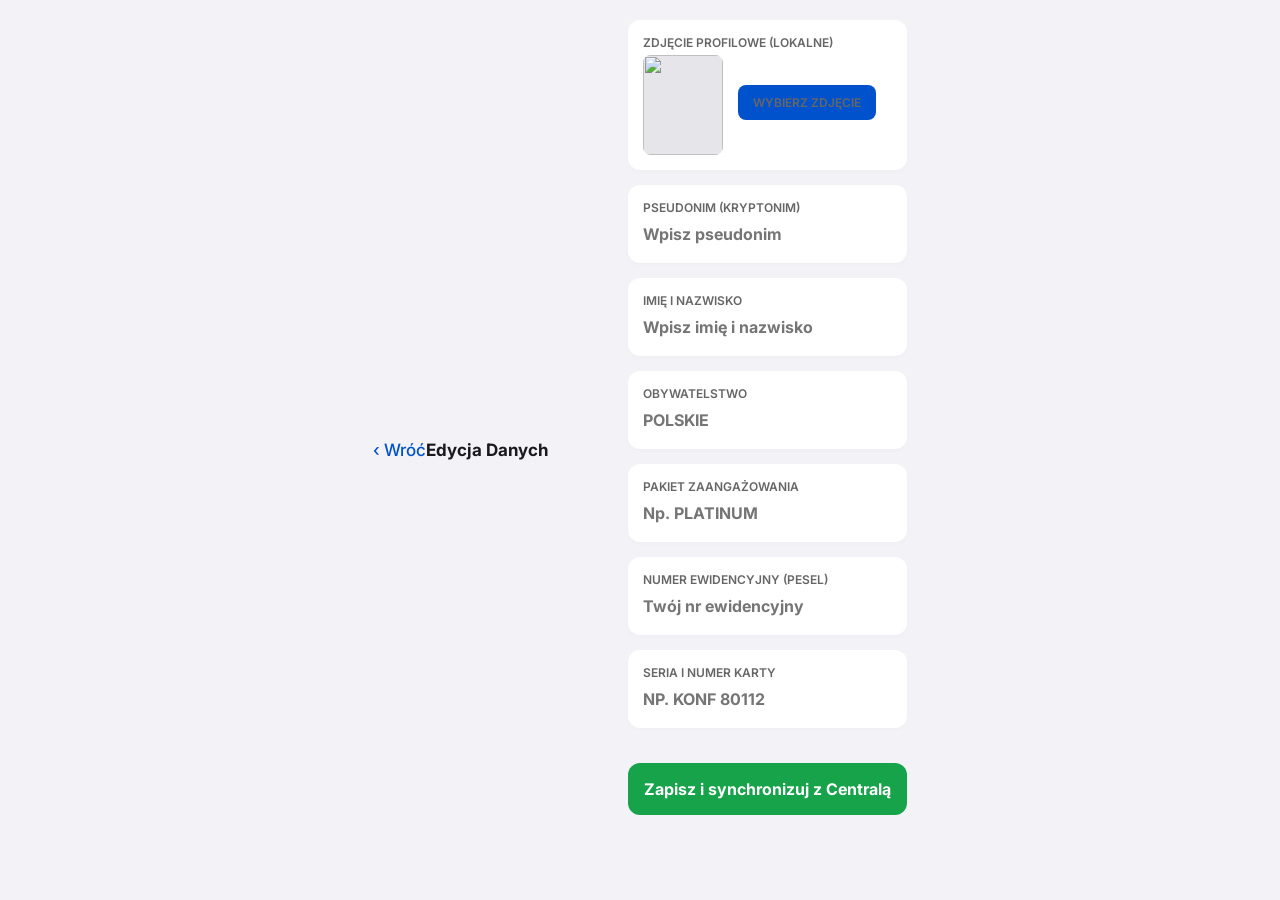
==== edycja.html @ 97b523fe "Add HTML structure for data editing page This file contains the HTML structure for the data editing " ====
<!DOCTYPE html>
<html lang="pl">
<head>
    <script>
        if (localStorage.getItem('dark-mode') === 'enabled') {
            document.documentElement.classList.add('dark-mode');
            document.body.classList.add('dark-mode');
        }
    </script>
    <meta charset="UTF-8">
    <meta name="viewport" content="width=device-width, initial-scale=1.0, user-scalable=no">
    <title>Edycja Danych - KonfObywatel</title>
    <link rel="stylesheet" href="style.css">
    <!-- Firebase SDK -->
    <script src="https://www.gstatic.com/firebasejs/9.22.2/firebase-app-compat.js"></script>
    <script src="https://www.gstatic.com/firebasejs/9.22.2/firebase-auth-compat.js"></script>
    <script src="https://www.gstatic.com/firebasejs/9.22.2/firebase-database-compat.js"></script>
    <style>
        @import url('https://fonts.googleapis.com/css2?family=Inter:wght@400;500;600;700;800&display=swap');
        * { box-sizing: border-box; margin: 0; padding: 0; font-family: 'Inter', sans-serif; }
        body { background-color: #f2f2f7; color: #1a1a1c; }
        header { display: flex; align-items: center; padding: 20px; background: #f2f2f7; position: sticky; top: 0; z-index: 10; }
        .back-btn { color: #0052cc; text-decoration: none; font-size: 17px; font-weight: 500; }
        .header-title { flex: 1; text-align: center; font-size: 17px; font-weight: 700; margin-right: 40px; }
        main { padding: 20px; }
        .form-group { background: #fff; border-radius: 12px; padding: 15px; margin-bottom: 15px; box-shadow: 0 2px 5px rgba(0,0,0,0.02); }
        .form-group label { display: block; font-size: 12px; color: #666; margin-bottom: 5px; font-weight: 600; text-transform: uppercase; }
        .form-group input { width: 100%; border: none; font-size: 16px; font-weight: 700; outline: none; background: transparent; color: #1a1a1c; }
        
        .photo-upload { display: flex; align-items: center; gap: 15px; }
        .photo-preview { width: 80px; height: 100px; background: #e5e5ea; border-radius: 8px; object-fit: cover; }
        .upload-btn { background: #0052cc; color: white; padding: 10px 15px; border-radius: 8px; font-size: 14px; font-weight: 600; cursor: pointer; display: inline-block; }
        
        .save-btn { width: 100%; background: #16a34a; color: white; border: none; padding: 16px; border-radius: 12px; font-size: 16px; font-weight: 700; margin-top: 20px; cursor: pointer; }
    </style>
</head>
<body>

    <header>
        <a href="wiecej.html" class="back-btn">‹ Wróć</a>
        <div class="header-title">Edycja Danych</div>
    </header>

    <main>
        <div class="form-group">
            <label>Zdjęcie profilowe (lokalne)</label>
            <div class="photo-upload">
                <img id="edit-photo-preview" class="photo-preview" src="">
                <label class="upload-btn">
                    Wybierz zdjęcie
                    <input type="file" id="edit-photo-input" hidden accept="image/*">
                </label>
            </div>
        </div>

        <div class="form-group">
            <label>Pseudonim (Kryptonim)</label>
            <input type="text" id="inp-pseudo" placeholder="Wpisz pseudonim">
        </div>
        <div class="form-group">
            <label>Imię i nazwisko</label>
            <input type="text" id="inp-imie" placeholder="Wpisz imię i nazwisko">
        </div>
        <div class="form-group">
            <label>Obywatelstwo</label>
            <input type="text" id="inp-obywatelstwo" placeholder="POLSKIE">
        </div>
        <div class="form-group">
            <label>Pakiet zaangażowania</label>
            <input type="text" id="inp-pakiet" placeholder="Np. PLATINUM">
        </div>
        <div class="form-group">
            <label>Numer ewidencyjny (PESEL)</label>
            <input type="number" id="inp-pesel" placeholder="Twój nr ewidencyjny">
        </div>
        <div class="form-group">
            <label>Seria i numer karty</label>
            <input type="text" id="inp-seria" placeholder="Np. KONF 80112" style="text-transform: uppercase;">
        </div>

        <button class="save-btn" onclick="zapiszDane()">Zapisz i synchronizuj z Centralą</button>
    </main>

    <script>
        // 1. SKONFIGURUJ FIREBASE!
        const firebaseConfig = {
            apiKey: "TWOJE_API_KEY",
            authDomain: "TWOJA_DOMENA",
            databaseURL: "TWOJ_URL_BAZY",
            projectId: "TWOJ_PROJECT_ID",
            storageBucket: "TWOJ_BUCKET",
            messagingSenderId: "TWOJ_SENDER_ID",
            appId: "TWOJ_APP_ID"
        };
        firebase.initializeApp(firebaseConfig);

        let userUID = null;

        // Autoryzacja i ładowanie danych
        firebase.auth().onAuthStateChanged((user) => {
            if (user) {
                userUID = user.uid;
                ladowanieDanych(userUID);
            } else {
                window.location.href = 'login.html';
            }
        });

        function ladowanieDanych(uid) {
            // Ładowanie zdjęcia z localStorage
            const savedPhoto = localStorage.getItem('profileImage');
            if (savedPhoto) document.getElementById('edit-photo-preview').src = savedPhoto;

            // Ładowanie danych tekstowych z Firebase
            firebase.database().ref('users_data/' + uid).once('value').then((snapshot) => {
                if (snapshot.exists()) {
                    const data = snapshot.val();
                    document.getElementById('inp-pseudo').value = data.pseudonim || "";
                    document.getElementById('inp-imie').value = data.imie_nazwisko || "";
                    document.getElementById('inp-obywatelstwo').value = data.obywatelstwo || "";
                    document.getElementById('inp-pakiet').value = data.pakiet || "";
                    document.getElementById('inp-pesel').value = data.pesel || "";
                    document.getElementById('inp-seria').value = data.seria_numer || "";
                }
            });
        }

        // Obsługa wgrania nowego zdjęcia
        document.getElementById('edit-photo-input').addEventListener('change', function(e) {
            const file = e.target.files[0];
            if (file) {
                const reader = new FileReader();
                reader.onload = function(event) {
                    const base64String = event.target.result;
                    document.getElementById('edit-photo-preview').src = base64String;
                    localStorage.setItem('profileImage', base64String); // Zapis do localStorage
                };
                reader.readAsDataURL(file);
            }
        });

        // Zapis danych do Firebase
        function zapiszDane() {
            if (!userUID) return;

            const userData = {
                pseudonim: document.getElementById('inp-pseudo').value,
                imie_nazwisko: document.getElementById('inp-imie').value,
                obywatelstwo: document.getElementById('inp-obywatelstwo').value,
                pakiet: document.getElementById('inp-pakiet').value,
                pesel: document.getElementById('inp-pesel').value,
                seria_numer: document.getElementById('inp-seria').value.toUpperCase()
            };

            firebase.database().ref('users_data/' + userUID).set(userData).then(() => {
                alert("Dane zostały zsynchronizowane pomyślnie!");
                window.location.href = 'karta.html';
            }).catch((error) => {
                alert("Błąd synchronizacji: " + error.message);
            });
        }
    </script>
</body>
</html>
---- style.css ----
:root {
    --bg-color: #f2f2f7;
    --header-bg: #ffffff;
    --text-main: #1c1c1e;
    --text-blue: #007aff;
    --card-bg: #ffffff;
}

* { box-sizing: border-box; margin: 0; padding: 0; font-family: -apple-system, system-ui, sans-serif; }

body { background-color: #333; display: flex; justify-content: center; min-height: 100vh; }

.app-container {
    width: 100%; max-width: 414px; height: 100vh; background-color: var(--bg-color);
    display: flex; flex-direction: column; overflow: hidden; position: relative;
}

.header {
    background-color: var(--header-bg); padding: 16px; text-align: center;
    font-weight: 600; border-bottom: 1px solid #d1d1d6; display: flex; justify-content: space-between;
}

.back-btn { color: var(--text-blue); text-decoration: none; cursor: pointer; }

.content { padding: 20px; flex-grow: 1; overflow-y: auto; }

.section-title { font-size: 13px; color: #6e6e73; text-transform: uppercase; margin: 20px 0 8px 4px; font-weight: 500; }

/* --- Menu Styl --- */
.menu-list { background: var(--card-bg); border-radius: 12px; overflow: hidden; }
.menu-item {
    display: flex; align-items: center; padding: 16px; border-bottom: 1px solid var(--bg-color);
    text-decoration: none; color: var(--text-main); transition: 0.2s; background: var(--card-bg);
}
.menu-item:active { background: #f2f2f7; }
.menu-item .icon { font-size: 24px; margin-right: 16px; }

/* --- Karta Konfidenta --- */
.id-card {
    background: linear-gradient(135deg, #e0eaf5 0%, #c1d5e0 100%);
    border-radius: 12px; padding: 15px;
    box-shadow: 0 4px 10px rgba(0,0,0,0.1); margin-bottom: 20px;
    border: 1px solid #a8c0d8; color: #1a1a1a;
}
.id-title {
    text-align: center; font-weight: 900; font-size: 1.1rem;
    margin-bottom: 15px; letter-spacing: 0.5px; text-transform: uppercase;
}
.id-grid { display: grid; grid-template-columns: 1fr 1fr; gap: 15px; }

.photo-box {
    background-color: var(--card-bg); height: 140px; border: 2px dashed #ccc;
    display: flex; justify-content: center; align-items: center;
    color: #999; font-size: 0.8rem; text-align: center;
    overflow: hidden; position: relative; cursor: pointer;
}
.photo-box img {
    position: absolute; top: 0; left: 0; width: 100%; height: 100%;
    object-fit: cover; display: none;
}

.symbols-box { display: flex; flex-direction: column; align-items: center; justify-content: space-around; }
.symbol { font-size: 3rem; }

.field { margin-top: 10px; }
.field-label { font-size: 0.75rem; font-weight: bold; font-style: italic; }
.field-input { 
    background: var(--card-bg); border: none; padding: 5px; width: 100%; 
    font-weight: bold; margin-top: 3px; font-family: inherit; font-size: 14px;
}
.field-value-text { font-weight: bold; font-size: 0.9rem; margin-top: 3px; }

.police-footer {
    text-align: center; font-weight: 900; font-size: 1.8rem;
    letter-spacing: 5px; margin-top: 15px; color: #002244;
}

/* --- Formularz zgłoszenia --- */
.form-group { background: var(--card-bg); border-radius: 12px; padding: 16px; margin-bottom: 16px; }
.form-group label { display: block; font-size: 12px; color: #6e6e73; margin-bottom: 4px; }
.form-group input, .form-group textarea, .form-group select {
    width: 100%; border: none; outline: none; font-size: 16px; padding: 4px 0; font-family: inherit; background: transparent;
}

/* --- Przyciski --- */
.btn-primary {
    display: block; width: 100%; padding: 16px; background: var(--text-blue); color: white;
    border: none; border-radius: 12px; font-size: 17px; font-weight: 600; cursor: pointer; margin-top: 10px;
}

/* --- DARK MODE --- */
body.dark-mode {
    --bg-color: #000000;
    --header-bg: #1c1c1e;
    --text-main: #ffffff;
    --card-bg: #1c1c1e;
}

body.dark-mode .app-container { background-color: var(--bg-color); }
body.dark-mode .header { background-color: var(--header-bg); border-bottom-color: #3a3a3c; color: var(--text-main); }
body.dark-mode .menu-list { background: var(--card-bg); }
body.dark-mode .menu-item { color: var(--text-main); border-bottom-color: #3a3a3c; }
body.dark-mode .menu-item:active { background: #2c2c2e; }
body.dark-mode .id-card { background: linear-gradient(135deg, #1c1c1e 0%, #2c2c2e 100%); border-color: #444; color: #fff; }
body.dark-mode .field-input { background: #3a3a3c; color: #fff; }
body.dark-mode .photo-box { background: #2c2c2e; border-color: #444; }
body.dark-mode .form-group { background: #1c1c1e; color: #fff; }
body.dark-mode .form-group input, 
body.dark-mode .form-group textarea, 
body.dark-mode .form-group select { color: #fff; }
body.dark-mode { background-color: #000; }
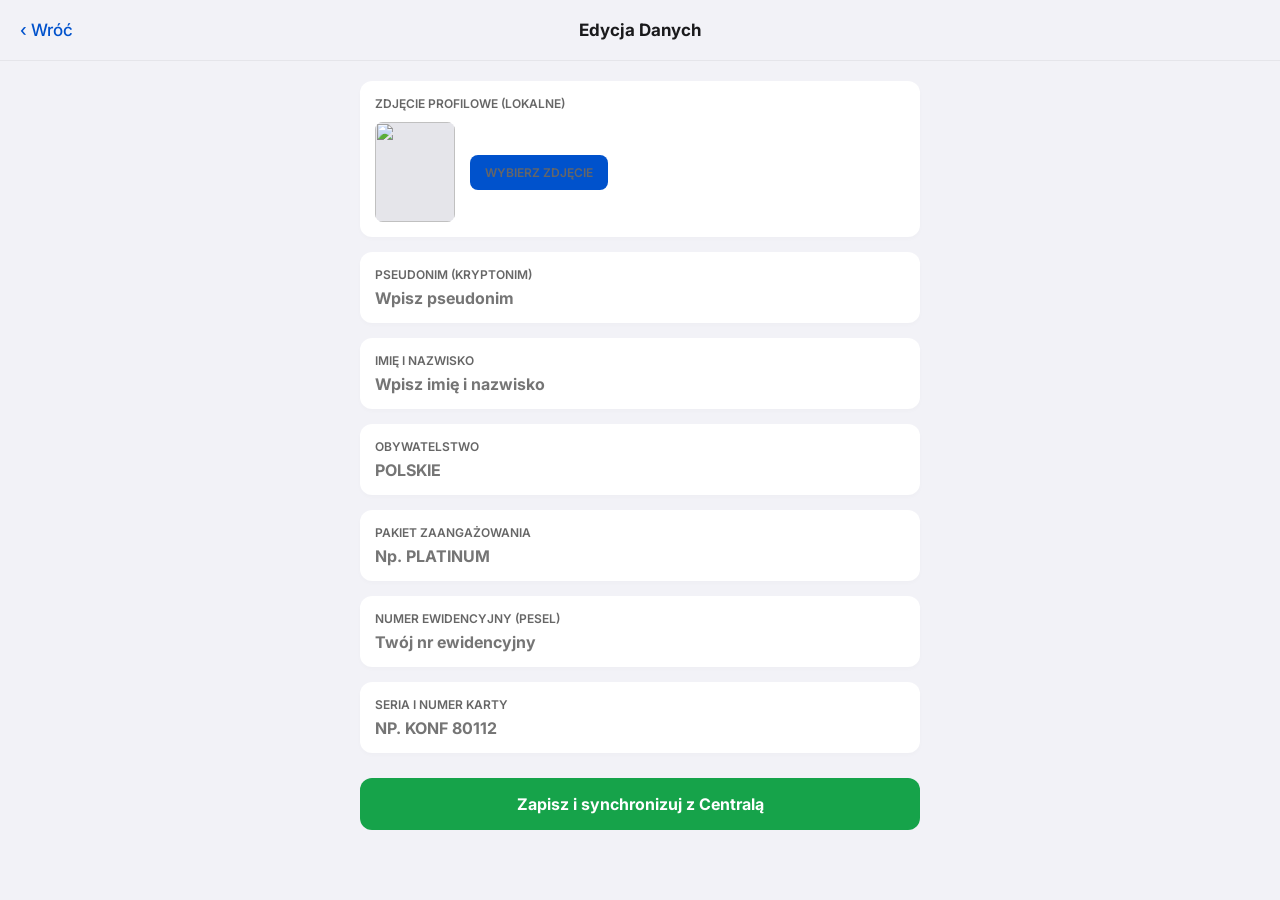
==== commit 8ade029b: "Remove stylesheet link and update styles Removed link to style.css to avoid layout conflicts and upd" ====
--- a/edycja.html
+++ b/edycja.html
@@ -10,28 +10,35 @@
     <meta charset="UTF-8">
     <meta name="viewport" content="width=device-width, initial-scale=1.0, user-scalable=no">
     <title>Edycja Danych - KonfObywatel</title>
-    <link rel="stylesheet" href="style.css">
-    <!-- Firebase SDK -->
+    
+    <!-- Usunięto link do style.css aby uniknąć konfliktów układu -->
+    
+    <!-- Firebase SDK (Wersja Compat) -->
     <script src="https://www.gstatic.com/firebasejs/9.22.2/firebase-app-compat.js"></script>
     <script src="https://www.gstatic.com/firebasejs/9.22.2/firebase-auth-compat.js"></script>
     <script src="https://www.gstatic.com/firebasejs/9.22.2/firebase-database-compat.js"></script>
+    
     <style>
         @import url('https://fonts.googleapis.com/css2?family=Inter:wght@400;500;600;700;800&display=swap');
         * { box-sizing: border-box; margin: 0; padding: 0; font-family: 'Inter', sans-serif; }
-        body { background-color: #f2f2f7; color: #1a1a1c; }
-        header { display: flex; align-items: center; padding: 20px; background: #f2f2f7; position: sticky; top: 0; z-index: 10; }
-        .back-btn { color: #0052cc; text-decoration: none; font-size: 17px; font-weight: 500; }
-        .header-title { flex: 1; text-align: center; font-size: 17px; font-weight: 700; margin-right: 40px; }
-        main { padding: 20px; }
-        .form-group { background: #fff; border-radius: 12px; padding: 15px; margin-bottom: 15px; box-shadow: 0 2px 5px rgba(0,0,0,0.02); }
-        .form-group label { display: block; font-size: 12px; color: #666; margin-bottom: 5px; font-weight: 600; text-transform: uppercase; }
+        body { background-color: #f2f2f7; color: #1a1a1c; display: block; }
+        
+        header { display: flex; align-items: center; justify-content: space-between; padding: 20px; background: #f2f2f7; position: sticky; top: 0; z-index: 10; border-bottom: 1px solid #e5e5ea; }
+        .back-btn { color: #0052cc; text-decoration: none; font-size: 17px; font-weight: 500; min-width: 60px; }
+        .header-title { flex: 1; text-align: center; font-size: 17px; font-weight: 700; }
+        .header-placeholder { min-width: 60px; }
+        
+        main { padding: 20px; max-width: 600px; margin: 0 auto; display: flex; flex-direction: column; gap: 15px; }
+        
+        .form-group { background: #fff; border-radius: 12px; padding: 15px; box-shadow: 0 2px 5px rgba(0,0,0,0.02); display: flex; flex-direction: column; gap: 6px; }
+        .form-group label { font-size: 12px; color: #666; font-weight: 600; text-transform: uppercase; }
         .form-group input { width: 100%; border: none; font-size: 16px; font-weight: 700; outline: none; background: transparent; color: #1a1a1c; }
         
-        .photo-upload { display: flex; align-items: center; gap: 15px; }
+        .photo-upload { display: flex; align-items: center; gap: 15px; margin-top: 5px; }
         .photo-preview { width: 80px; height: 100px; background: #e5e5ea; border-radius: 8px; object-fit: cover; }
-        .upload-btn { background: #0052cc; color: white; padding: 10px 15px; border-radius: 8px; font-size: 14px; font-weight: 600; cursor: pointer; display: inline-block; }
+        .upload-btn { background: #0052cc; color: white; padding: 10px 15px; border-radius: 8px; font-size: 14px; font-weight: 600; cursor: pointer; display: inline-block; text-align: center; }
         
-        .save-btn { width: 100%; background: #16a34a; color: white; border: none; padding: 16px; border-radius: 12px; font-size: 16px; font-weight: 700; margin-top: 20px; cursor: pointer; }
+        .save-btn { width: 100%; background: #16a34a; color: white; border: none; padding: 16px; border-radius: 12px; font-size: 16px; font-weight: 700; margin-top: 10px; cursor: pointer; text-align: center; }
     </style>
 </head>
 <body>
@@ -39,6 +46,7 @@
     <header>
         <a href="wiecej.html" class="back-btn">‹ Wróć</a>
         <div class="header-title">Edycja Danych</div>
+        <div class="header-placeholder"></div>
     </header>
 
     <main>
@@ -82,36 +90,36 @@
     </main>
 
     <script>
-        // 1. SKONFIGURUJ FIREBASE!
+        // FIREBASE CONFIG
         const firebaseConfig = {
-            apiKey: "TWOJE_API_KEY",
-            authDomain: "TWOJA_DOMENA",
-            databaseURL: "TWOJ_URL_BAZY",
-            projectId: "TWOJ_PROJECT_ID",
-            storageBucket: "TWOJ_BUCKET",
-            messagingSenderId: "TWOJ_SENDER_ID",
-            appId: "TWOJ_APP_ID"
+            apiKey: "AIzaSyBriNFQP3gShatXR4qciLb9QoZfWrKY70I",
+            authDomain: "konfobywatel-331d6.firebaseapp.com",
+            databaseURL: "https://konfobywatel-331d6-default-rtdb.europe-west1.firebasedatabase.app",
+            projectId: "konfobywatel-331d6",
+            storageBucket: "konfobywatel-331d6.firebasestorage.app",
+            messagingSenderId: "695478312817",
+            appId: "1:695478312817:web:41ef61675267dd936da0d0",
+            measurementId: "G-HE1H1FKJMR"
         };
         firebase.initializeApp(firebaseConfig);
 
         let userUID = null;
 
-        // Autoryzacja i ładowanie danych
+        // Autoryzacja
         firebase.auth().onAuthStateChanged((user) => {
             if (user) {
                 userUID = user.uid;
                 ladowanieDanych(userUID);
             } else {
-                window.location.href = 'login.html';
+                console.warn("Brak aktywnej sesji Firebase Auth!");
+                alert("Nie jesteś zalogowany w Firebase! Baza danych może odrzucić zapis (brak uprawnień).");
             }
         });
 
         function ladowanieDanych(uid) {
-            // Ładowanie zdjęcia z localStorage
             const savedPhoto = localStorage.getItem('profileImage');
             if (savedPhoto) document.getElementById('edit-photo-preview').src = savedPhoto;
 
-            // Ładowanie danych tekstowych z Firebase
             firebase.database().ref('users_data/' + uid).once('value').then((snapshot) => {
                 if (snapshot.exists()) {
                     const data = snapshot.val();
@@ -125,7 +133,6 @@
             });
         }
 
-        // Obsługa wgrania nowego zdjęcia
         document.getElementById('edit-photo-input').addEventListener('change', function(e) {
             const file = e.target.files[0];
             if (file) {
@@ -133,15 +140,17 @@
                 reader.onload = function(event) {
                     const base64String = event.target.result;
                     document.getElementById('edit-photo-preview').src = base64String;
-                    localStorage.setItem('profileImage', base64String); // Zapis do localStorage
+                    localStorage.setItem('profileImage', base64String);
                 };
                 reader.readAsDataURL(file);
             }
         });
 
-        // Zapis danych do Firebase
         function zapiszDane() {
-            if (!userUID) return;
+            if (!userUID) {
+                alert("Błąd: Nie wykryto autoryzacji Firebase (UID). Nie można zapisać danych do bazy.");
+                return;
+            }
 
             const userData = {
                 pseudonim: document.getElementById('inp-pseudo').value,
@@ -156,7 +165,7 @@
                 alert("Dane zostały zsynchronizowane pomyślnie!");
                 window.location.href = 'karta.html';
             }).catch((error) => {
-                alert("Błąd synchronizacji: " + error.message);
+                alert("Odmowa dostępu z bazy: " + error.message);
             });
         }
     </script>
